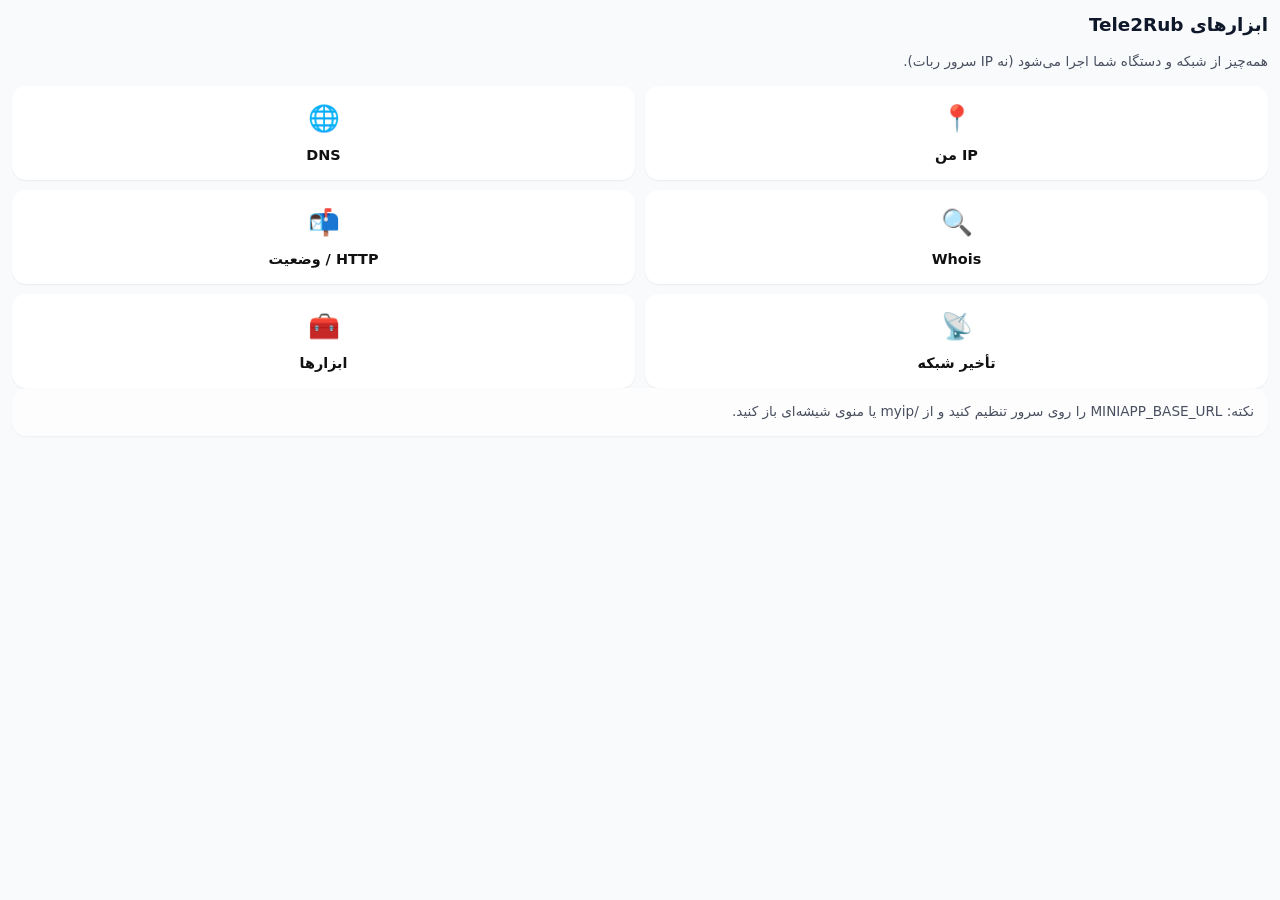
==== web/miniapp/index.html @ 9f8e7396 "بهبود اضافه و کردن ابزارهای جدید" ====
<!DOCTYPE html>
<html lang="fa" dir="rtl">
<head>
  <meta charset="utf-8" />
  <meta name="viewport" content="width=device-width, initial-scale=1, viewport-fit=cover" />
  <title>Tele2Rub Tools</title>
  <script src="https://telegram.org/js/telegram-web-app.js"></script>
  <link rel="stylesheet" href="common.css" />
</head>
<body>
  <header class="app-header">
    <h1 id="title">Tele2Rub</h1>
  </header>
  <p class="muted" id="subtitle"></p>
  <nav class="grid" id="nav"></nav>
  <div class="card muted" id="note"></div>
  <script src="common.js"></script>
  <script>
    T2R.initApp();
    const isEn = T2R.lang() === "en";
    document.getElementById("title").textContent = isEn ? "Tele2Rub Tools" : "ابزارهای Tele2Rub";
    document.getElementById("subtitle").textContent = T2R.t("home_sub");
    document.getElementById("note").textContent = isEn
      ? "Tip: set MINIAPP_BASE_URL on your server and open this hub from /myip or /imenu."
      : "نکته: MINIAPP_BASE_URL را روی سرور تنظیم کنید و از /myip یا منوی شیشه‌ای باز کنید.";

    const pages = [
      { href: "myip.html", icon: "📍", fa: "IP من", en: "My IP" },
      { href: "dns.html", icon: "🌐", fa: "DNS", en: "DNS lookup" },
      { href: "whois.html", icon: "🔍", fa: "Whois", en: "Whois" },
      { href: "headers.html", icon: "📬", fa: "HTTP / وضعیت", en: "HTTP / Status" },
      { href: "network.html", icon: "📡", fa: "تأخیر شبکه", en: "Latency" },
      { href: "utils.html", icon: "🧰", fa: "ابزارها", en: "Utilities" },
    ];
    const nav = document.getElementById("nav");
    pages.forEach((p) => {
      const a = document.createElement("a");
      a.className = "tile";
      a.href = p.href;
      a.innerHTML = '<span class="icon">' + p.icon + '</span><span class="label">' + (isEn ? p.en : p.fa) + "</span>";
      nav.appendChild(a);
    });
  </script>
</body>
</html>
---- web/miniapp/common.css ----
:root {
  --card-radius: 14px;
  --pad: 14px;
  --gap: 10px;
  font-family: system-ui, -apple-system, "Segoe UI", Roboto, sans-serif;
}

* { box-sizing: border-box; }

body {
  margin: 0;
  padding: 12px;
  padding-bottom: calc(12px + env(safe-area-inset-bottom, 0));
  background: var(--tg-theme-bg-color, #f8fafc);
  color: var(--tg-theme-text-color, #0f172a);
  line-height: 1.45;
}

body.rtl { direction: rtl; }
body.ltr { direction: ltr; }

.app-header {
  display: flex;
  align-items: center;
  gap: 10px;
  margin-bottom: 12px;
}

.app-header h1 {
  font-size: 1.15rem;
  margin: 0;
  flex: 1;
}

.back-link {
  font-size: 0.9rem;
  color: var(--tg-theme-link-color, #2481cc);
  text-decoration: none;
  white-space: nowrap;
}

.card {
  border-radius: var(--card-radius);
  padding: var(--pad);
  background: var(--tg-theme-secondary-bg-color, #fff);
  margin-bottom: var(--gap);
  box-shadow: 0 1px 2px rgba(15, 23, 42, 0.06);
}

.card h2 {
  font-size: 1rem;
  margin: 0 0 8px;
}

.muted { opacity: 0.75; font-size: 0.85rem; }

pre, .mono {
  font-family: ui-monospace, "Cascadia Code", Consolas, monospace;
  white-space: pre-wrap;
  word-break: break-word;
  font-size: 0.88rem;
  margin: 0;
}

input, textarea, select {
  width: 100%;
  padding: 10px 12px;
  border-radius: 10px;
  border: 1px solid rgba(100, 116, 139, 0.35);
  background: var(--tg-theme-bg-color, #fff);
  color: var(--tg-theme-text-color, #111);
  font-size: 1rem;
  margin-bottom: 8px;
}

textarea { min-height: 88px; resize: vertical; }

.btn {
  display: block;
  width: 100%;
  padding: 12px;
  border: 0;
  border-radius: 10px;
  font-size: 1rem;
  cursor: pointer;
  background: var(--tg-theme-button-color, #2481cc);
  color: var(--tg-theme-button-text-color, #fff);
  margin-top: 6px;
}

.btn.secondary {
  background: var(--tg-theme-secondary-bg-color, #e2e8f0);
  color: var(--tg-theme-text-color, #111);
}

.btn-row {
  display: flex;
  gap: 8px;
}

.btn-row .btn { flex: 1; }

.grid {
  display: grid;
  grid-template-columns: 1fr 1fr;
  gap: 10px;
}

.tile {
  display: block;
  padding: 14px 12px;
  border-radius: var(--card-radius);
  background: var(--tg-theme-secondary-bg-color, #fff);
  color: var(--tg-theme-text-color, #111);
  text-decoration: none;
  text-align: center;
  box-shadow: 0 1px 2px rgba(15, 23, 42, 0.06);
}

.tile .icon { font-size: 1.6rem; display: block; margin-bottom: 6px; }
.tile .label { font-size: 0.9rem; font-weight: 600; }

.status-ok { color: #15803d; }
.status-err { color: #b91c1c; }

.tabs {
  display: flex;
  gap: 6px;
  margin-bottom: 10px;
  flex-wrap: wrap;
}

.tab {
  flex: 1;
  min-width: 70px;
  padding: 8px;
  border-radius: 8px;
  border: 0;
  background: var(--tg-theme-secondary-bg-color, #e2e8f0);
  color: var(--tg-theme-text-color, #111);
  font-size: 0.85rem;
  cursor: pointer;
}

.tab.active {
  background: var(--tg-theme-button-color, #2481cc);
  color: var(--tg-theme-button-text-color, #fff);
}

.panel { display: none; }
.panel.active { display: block; }

.kv { margin: 4px 0; }
.kv b { display: inline-block; min-width: 5em; }
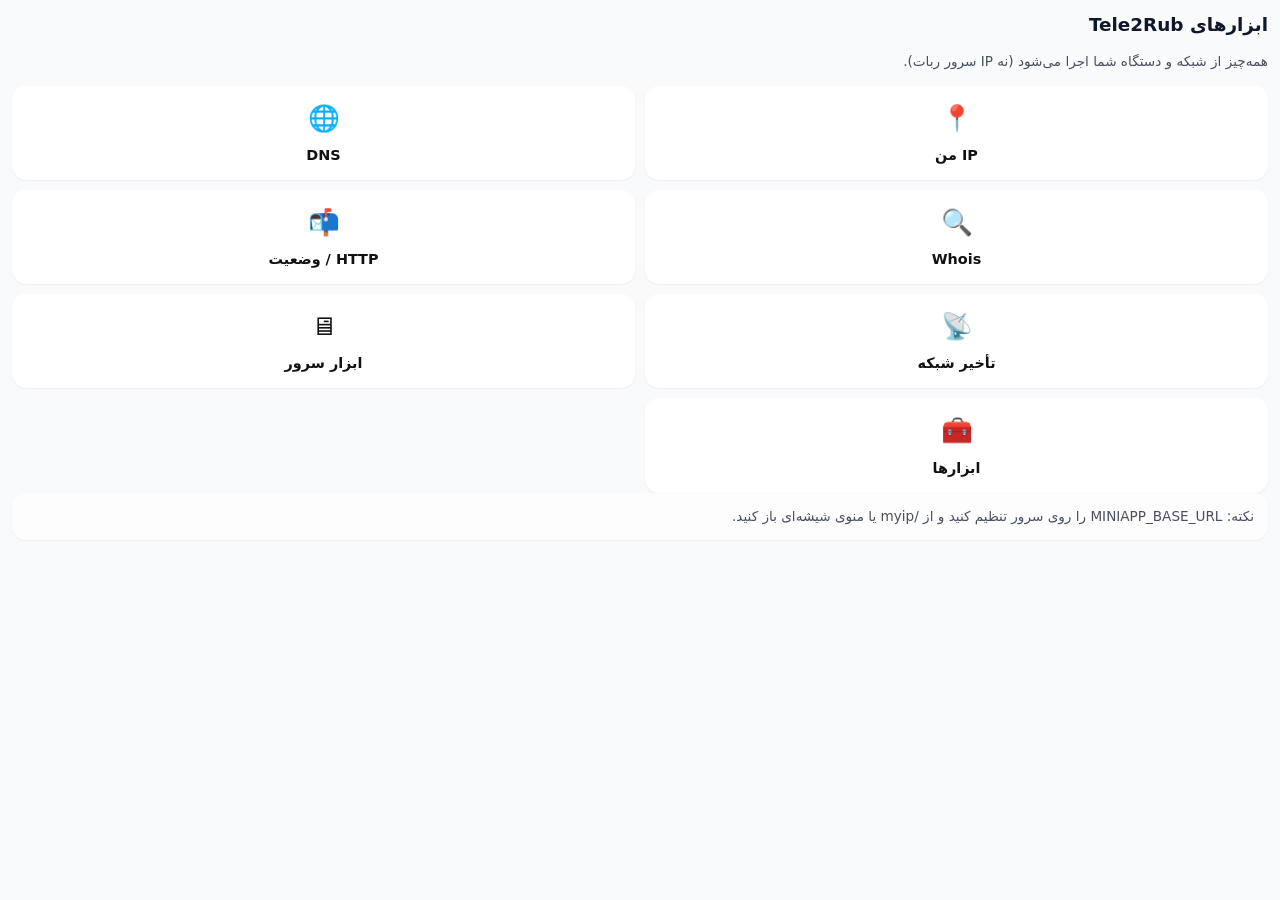
==== commit 88274fe6: "Stabilize wizards/billing and expand World & Feed Reader. Close payment/CF/SSH UX gaps, add timezone" ====
--- a/web/miniapp/index.html
+++ b/web/miniapp/index.html
@@ -30,6 +30,7 @@
       { href: "whois.html", icon: "🔍", fa: "Whois", en: "Whois" },
       { href: "headers.html", icon: "📬", fa: "HTTP / وضعیت", en: "HTTP / Status" },
       { href: "network.html", icon: "📡", fa: "تأخیر شبکه", en: "Latency" },
+      { href: "servertools.html", icon: "🖥", fa: "ابزار سرور", en: "Server tools" },
       { href: "utils.html", icon: "🧰", fa: "ابزارها", en: "Utilities" },
     ];
     const nav = document.getElementById("nav");
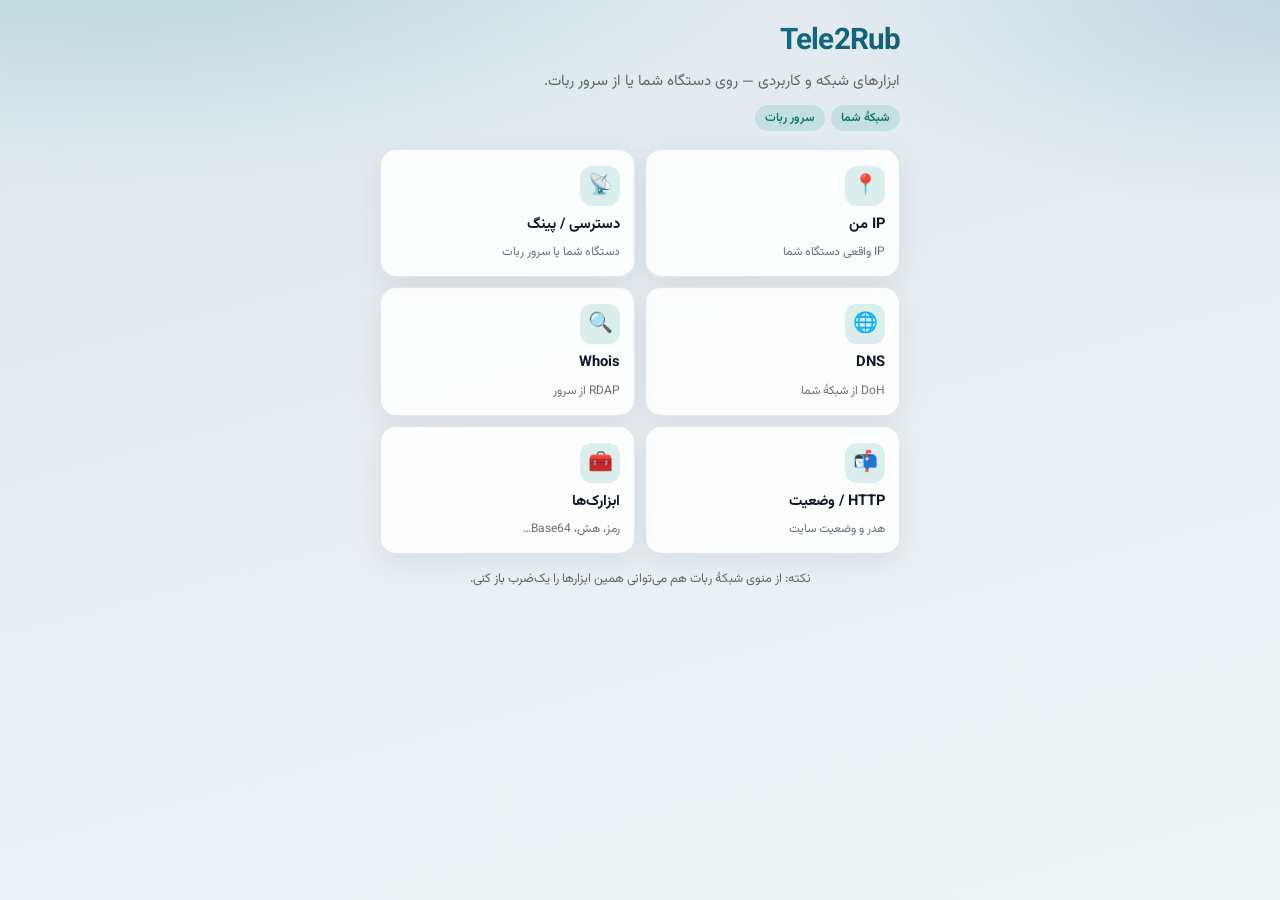
==== commit 58e4865b: "Redesign Mini App UI and expand network tools. Add slate-teal design system, reachability (device vs" ====
--- a/web/miniapp/index.html
+++ b/web/miniapp/index.html
@@ -3,42 +3,98 @@
 <head>
   <meta charset="utf-8" />
   <meta name="viewport" content="width=device-width, initial-scale=1, viewport-fit=cover" />
-  <title>Tele2Rub Tools</title>
+  <title>Tele2Rub</title>
   <script src="https://telegram.org/js/telegram-web-app.js"></script>
   <link rel="stylesheet" href="common.css" />
 </head>
 <body>
-  <header class="app-header">
-    <h1 id="title">Tele2Rub</h1>
-  </header>
-  <p class="muted" id="subtitle"></p>
-  <nav class="grid" id="nav"></nav>
-  <div class="card muted" id="note"></div>
+  <div id="app" class="app-shell">
+    <section class="hero">
+      <h1 class="hero-brand" id="brand">Tele2Rub</h1>
+      <p class="hero-sub" id="subtitle"></p>
+      <div class="chip-row">
+        <span class="chip" id="chip-device"></span>
+        <span class="chip" id="chip-server"></span>
+      </div>
+    </section>
+    <nav class="grid" id="nav"></nav>
+    <p class="footnote" id="note"></p>
+  </div>
   <script src="common.js"></script>
   <script>
     T2R.initApp();
-    const isEn = T2R.lang() === "en";
-    document.getElementById("title").textContent = isEn ? "Tele2Rub Tools" : "ابزارهای Tele2Rub";
+    const en = T2R.lang() === "en";
+    document.getElementById("brand").textContent = "Tele2Rub";
     document.getElementById("subtitle").textContent = T2R.t("home_sub");
-    document.getElementById("note").textContent = isEn
-      ? "Tip: set MINIAPP_BASE_URL on your server and open this hub from /myip or /imenu."
-      : "نکته: MINIAPP_BASE_URL را روی سرور تنظیم کنید و از /myip یا منوی شیشه‌ای باز کنید.";
+    document.getElementById("chip-device").textContent = en ? "Your network" : "شبکهٔ شما";
+    document.getElementById("chip-server").textContent = en ? "Bot server" : "سرور ربات";
+    document.getElementById("note").textContent = en
+      ? "Tip: open tools from the Network menu in the bot for one-tap access."
+      : "نکته: از منوی شبکهٔ ربات هم می‌توانی همین ابزارها را یک‌ضرب باز کنی.";
 
     const pages = [
-      { href: "myip.html", icon: "📍", fa: "IP من", en: "My IP" },
-      { href: "dns.html", icon: "🌐", fa: "DNS", en: "DNS lookup" },
-      { href: "whois.html", icon: "🔍", fa: "Whois", en: "Whois" },
-      { href: "headers.html", icon: "📬", fa: "HTTP / وضعیت", en: "HTTP / Status" },
-      { href: "network.html", icon: "📡", fa: "تأخیر شبکه", en: "Latency" },
-      { href: "servertools.html", icon: "🖥", fa: "ابزار سرور", en: "Server tools" },
-      { href: "utils.html", icon: "🧰", fa: "ابزارها", en: "Utilities" },
+      {
+        href: "myip.html",
+        icon: "📍",
+        fa: "IP من",
+        en: "My IP",
+        dfa: "IP واقعی دستگاه شما",
+        den: "Your real public IP",
+      },
+      {
+        href: "reach.html",
+        icon: "📡",
+        fa: "دسترسی / پینگ",
+        en: "Reach / Ping",
+        dfa: "دستگاه شما یا سرور ربات",
+        den: "Your device or bot server",
+      },
+      {
+        href: "dns.html",
+        icon: "🌐",
+        fa: "DNS",
+        en: "DNS",
+        dfa: "DoH از شبکهٔ شما",
+        den: "DoH from your network",
+      },
+      {
+        href: "whois.html",
+        icon: "🔍",
+        fa: "Whois",
+        en: "Whois",
+        dfa: "RDAP از سرور",
+        den: "RDAP via server",
+      },
+      {
+        href: "headers.html",
+        icon: "📬",
+        fa: "HTTP / وضعیت",
+        en: "HTTP / Status",
+        dfa: "هدر و وضعیت سایت",
+        den: "Headers & site status",
+      },
+      {
+        href: "utils.html",
+        icon: "🧰",
+        fa: "ابزارک‌ها",
+        en: "Utilities",
+        dfa: "رمز، هش، Base64…",
+        den: "Password, hash, Base64…",
+      },
     ];
     const nav = document.getElementById("nav");
     pages.forEach((p) => {
       const a = document.createElement("a");
       a.className = "tile";
       a.href = p.href;
-      a.innerHTML = '<span class="icon">' + p.icon + '</span><span class="label">' + (isEn ? p.en : p.fa) + "</span>";
+      a.innerHTML =
+        '<span class="icon">' +
+        p.icon +
+        '</span><span class="label">' +
+        (en ? p.en : p.fa) +
+        '</span><span class="desc">' +
+        (en ? p.den : p.dfa) +
+        "</span>";
       nav.appendChild(a);
     });
   </script>
--- a/web/miniapp/common.css
+++ b/web/miniapp/common.css
@@ -1,104 +1,252 @@
+/* Tele2Rub Mini App — slate-teal design system */
+@import url("https://fonts.googleapis.com/css2?family=DM+Sans:ital,opsz,wght@0,9..40,400;0,9..40,600;0,9..40,700;1,9..40,400&family=Vazirmatn:wght@400;600;700&display=swap");
+
 :root {
-  --card-radius: 14px;
+  --brand: #0d9488;
+  --brand-deep: #0f766e;
+  --brand-soft: rgba(13, 148, 136, 0.14);
+  --ink: var(--tg-theme-text-color, #0f172a);
+  --muted: color-mix(in srgb, var(--ink) 62%, transparent);
+  --surface: var(--tg-theme-secondary-bg-color, rgba(255, 255, 255, 0.88));
+  --bg0: var(--tg-theme-bg-color, #e8eef2);
+  --line: rgba(15, 23, 42, 0.1);
+  --ok: #059669;
+  --err: #dc2626;
+  --warn: #d97706;
+  --radius: 16px;
   --pad: 14px;
-  --gap: 10px;
-  font-family: system-ui, -apple-system, "Segoe UI", Roboto, sans-serif;
+  --gap: 12px;
+  --shadow: 0 8px 28px rgba(15, 23, 42, 0.08);
+  --font: "Vazirmatn", "DM Sans", system-ui, sans-serif;
+  --mono: ui-monospace, "Cascadia Code", Consolas, monospace;
 }
 
 * { box-sizing: border-box; }
+
+html { min-height: 100%; }
 
 body {
   margin: 0;
-  padding: 12px;
-  padding-bottom: calc(12px + env(safe-area-inset-bottom, 0));
-  background: var(--tg-theme-bg-color, #f8fafc);
-  color: var(--tg-theme-text-color, #0f172a);
-  line-height: 1.45;
-}
-
-body.rtl { direction: rtl; }
-body.ltr { direction: ltr; }
+  min-height: 100%;
+  padding: 16px;
+  padding-bottom: calc(20px + env(safe-area-inset-bottom, 0));
+  font-family: var(--font);
+  color: var(--ink);
+  line-height: 1.5;
+  background:
+    radial-gradient(1200px 500px at 10% -10%, rgba(13, 148, 136, 0.22), transparent 55%),
+    radial-gradient(900px 420px at 100% 0%, rgba(14, 116, 144, 0.16), transparent 50%),
+    linear-gradient(165deg, #dfe8ee 0%, var(--bg0) 45%, #eef4f6 100%);
+  background-attachment: fixed;
+}
+
+body.rtl { direction: rtl; font-family: "Vazirmatn", "DM Sans", system-ui, sans-serif; }
+body.ltr { direction: ltr; font-family: "DM Sans", "Vazirmatn", system-ui, sans-serif; }
+
+/* Prefer Telegram dark when theme bg is dark */
+body.tg-dark {
+  background:
+    radial-gradient(1000px 480px at 0% 0%, rgba(13, 148, 136, 0.18), transparent 50%),
+    radial-gradient(800px 400px at 100% 10%, rgba(56, 189, 248, 0.1), transparent 45%),
+    linear-gradient(165deg, #0b1220 0%, var(--bg0) 50%, #111827 100%);
+  --line: rgba(255, 255, 255, 0.1);
+  --shadow: 0 10px 32px rgba(0, 0, 0, 0.35);
+}
+
+.app-shell { max-width: 520px; margin: 0 auto; }
 
 .app-header {
   display: flex;
   align-items: center;
   gap: 10px;
-  margin-bottom: 12px;
+  margin-bottom: 14px;
 }
 
 .app-header h1 {
-  font-size: 1.15rem;
+  font-size: 1.2rem;
+  font-weight: 700;
   margin: 0;
   flex: 1;
+  letter-spacing: -0.02em;
 }
 
 .back-link {
   font-size: 0.9rem;
-  color: var(--tg-theme-link-color, #2481cc);
+  font-weight: 600;
+  color: var(--brand-deep);
   text-decoration: none;
   white-space: nowrap;
+  padding: 6px 10px;
+  border-radius: 999px;
+  background: var(--brand-soft);
+}
+
+.hero {
+  margin: 4px 0 18px;
+  animation: rise 0.45s ease both;
+}
+
+.hero-brand {
+  font-size: 1.85rem;
+  font-weight: 700;
+  letter-spacing: -0.03em;
+  margin: 0 0 6px;
+  background: linear-gradient(120deg, var(--brand-deep), #0e7490 55%, #155e75);
+  -webkit-background-clip: text;
+  background-clip: text;
+  color: transparent;
+}
+
+body.tg-dark .hero-brand {
+  background: linear-gradient(120deg, #5eead4, #38bdf8);
+  -webkit-background-clip: text;
+  background-clip: text;
+}
+
+.hero-sub {
+  margin: 0;
+  color: var(--muted);
+  font-size: 0.95rem;
+  max-width: 28em;
+}
+
+.chip-row {
+  display: flex;
+  flex-wrap: wrap;
+  gap: 6px;
+  margin-top: 12px;
+}
+
+.chip {
+  font-size: 0.75rem;
+  font-weight: 600;
+  padding: 4px 10px;
+  border-radius: 999px;
+  background: var(--brand-soft);
+  color: var(--brand-deep);
 }
 
 .card {
-  border-radius: var(--card-radius);
+  border-radius: var(--radius);
   padding: var(--pad);
-  background: var(--tg-theme-secondary-bg-color, #fff);
+  background: var(--surface);
   margin-bottom: var(--gap);
-  box-shadow: 0 1px 2px rgba(15, 23, 42, 0.06);
+  border: 1px solid var(--line);
+  box-shadow: var(--shadow);
+  backdrop-filter: blur(10px);
+  animation: rise 0.4s ease both;
 }
 
 .card h2 {
-  font-size: 1rem;
-  margin: 0 0 8px;
-}
-
-.muted { opacity: 0.75; font-size: 0.85rem; }
-
-pre, .mono {
-  font-family: ui-monospace, "Cascadia Code", Consolas, monospace;
+  font-size: 0.98rem;
+  font-weight: 700;
+  margin: 0 0 10px;
+}
+
+.muted { color: var(--muted); font-size: 0.85rem; }
+
+.badge {
+  display: inline-flex;
+  align-items: center;
+  gap: 6px;
+  font-size: 0.78rem;
+  font-weight: 600;
+  padding: 4px 10px;
+  border-radius: 999px;
+  margin-bottom: 10px;
+}
+
+.badge.device { background: rgba(14, 165, 233, 0.15); color: #0369a1; }
+.badge.server { background: rgba(245, 158, 11, 0.16); color: #b45309; }
+body.tg-dark .badge.device { color: #7dd3fc; }
+body.tg-dark .badge.server { color: #fbbf24; }
+
+pre, .mono, .result-body {
+  font-family: var(--mono);
   white-space: pre-wrap;
   word-break: break-word;
-  font-size: 0.88rem;
+  font-size: 0.86rem;
   margin: 0;
+}
+
+.result {
+  margin-top: 10px;
+  border-radius: 12px;
+  padding: 12px;
+  background: color-mix(in srgb, var(--bg0) 70%, transparent);
+  border: 1px solid var(--line);
+  min-height: 2.5em;
+}
+
+.result.loading { animation: pulse 1.1s ease-in-out infinite; }
+.result.error { border-color: color-mix(in srgb, var(--err) 40%, var(--line)); color: var(--err); }
+.result.ok { border-color: color-mix(in srgb, var(--ok) 35%, var(--line)); }
+
+label.field {
+  display: block;
+  font-size: 0.82rem;
+  font-weight: 600;
+  margin-bottom: 6px;
+  color: var(--muted);
 }
 
 input, textarea, select {
   width: 100%;
-  padding: 10px 12px;
-  border-radius: 10px;
-  border: 1px solid rgba(100, 116, 139, 0.35);
-  background: var(--tg-theme-bg-color, #fff);
-  color: var(--tg-theme-text-color, #111);
+  padding: 11px 12px;
+  border-radius: 12px;
+  border: 1px solid var(--line);
+  background: color-mix(in srgb, var(--bg0) 55%, #fff);
+  color: var(--ink);
   font-size: 1rem;
+  font-family: inherit;
   margin-bottom: 8px;
 }
 
+body.tg-dark input,
+body.tg-dark textarea,
+body.tg-dark select {
+  background: rgba(15, 23, 42, 0.55);
+}
+
 textarea { min-height: 88px; resize: vertical; }
+
+input:focus, textarea:focus, select:focus {
+  outline: 2px solid color-mix(in srgb, var(--brand) 55%, transparent);
+  border-color: var(--brand);
+}
 
 .btn {
   display: block;
   width: 100%;
-  padding: 12px;
+  padding: 12px 14px;
   border: 0;
-  border-radius: 10px;
-  font-size: 1rem;
+  border-radius: 12px;
+  font-size: 0.98rem;
+  font-weight: 700;
+  font-family: inherit;
   cursor: pointer;
-  background: var(--tg-theme-button-color, #2481cc);
-  color: var(--tg-theme-button-text-color, #fff);
+  background: linear-gradient(135deg, var(--brand), var(--brand-deep));
+  color: #fff;
   margin-top: 6px;
-}
+  transition: transform 0.15s ease, filter 0.15s ease;
+}
+
+.btn:active { transform: scale(0.98); }
+.btn:disabled { opacity: 0.55; cursor: wait; }
 
 .btn.secondary {
-  background: var(--tg-theme-secondary-bg-color, #e2e8f0);
-  color: var(--tg-theme-text-color, #111);
+  background: color-mix(in srgb, var(--surface) 80%, var(--brand-soft));
+  color: var(--ink);
+  border: 1px solid var(--line);
 }
 
 .btn-row {
   display: flex;
   gap: 8px;
-}
-
-.btn-row .btn { flex: 1; }
+  flex-wrap: wrap;
+}
+
+.btn-row .btn { flex: 1; min-width: 72px; }
 
 .grid {
   display: grid;
@@ -107,21 +255,77 @@
 }
 
 .tile {
-  display: block;
-  padding: 14px 12px;
-  border-radius: var(--card-radius);
-  background: var(--tg-theme-secondary-bg-color, #fff);
-  color: var(--tg-theme-text-color, #111);
+  display: flex;
+  flex-direction: column;
+  align-items: flex-start;
+  gap: 8px;
+  padding: 16px 14px;
+  border-radius: var(--radius);
+  background: var(--surface);
+  color: var(--ink);
   text-decoration: none;
-  text-align: center;
-  box-shadow: 0 1px 2px rgba(15, 23, 42, 0.06);
-}
-
-.tile .icon { font-size: 1.6rem; display: block; margin-bottom: 6px; }
-.tile .label { font-size: 0.9rem; font-weight: 600; }
-
-.status-ok { color: #15803d; }
-.status-err { color: #b91c1c; }
+  border: 1px solid var(--line);
+  box-shadow: var(--shadow);
+  transition: transform 0.18s ease, border-color 0.18s ease;
+  animation: rise 0.45s ease both;
+}
+
+.tile:nth-child(1) { animation-delay: 0.02s; }
+.tile:nth-child(2) { animation-delay: 0.05s; }
+.tile:nth-child(3) { animation-delay: 0.08s; }
+.tile:nth-child(4) { animation-delay: 0.11s; }
+.tile:nth-child(5) { animation-delay: 0.14s; }
+.tile:nth-child(6) { animation-delay: 0.17s; }
+.tile:nth-child(7) { animation-delay: 0.2s; }
+.tile:nth-child(8) { animation-delay: 0.23s; }
+
+.tile:active { transform: scale(0.98); }
+.tile:hover { border-color: color-mix(in srgb, var(--brand) 45%, var(--line)); }
+
+.tile .icon {
+  width: 40px;
+  height: 40px;
+  border-radius: 12px;
+  display: grid;
+  place-items: center;
+  font-size: 1.25rem;
+  background: var(--brand-soft);
+}
+
+.tile .label { font-size: 0.92rem; font-weight: 700; }
+.tile .desc { font-size: 0.75rem; color: var(--muted); line-height: 1.35; }
+
+.status-ok { color: var(--ok); }
+.status-err { color: var(--err); }
+
+.segmented {
+  display: flex;
+  gap: 4px;
+  padding: 4px;
+  border-radius: 14px;
+  background: color-mix(in srgb, var(--bg0) 70%, transparent);
+  border: 1px solid var(--line);
+  margin-bottom: 12px;
+}
+
+.segmented button {
+  flex: 1;
+  border: 0;
+  background: transparent;
+  color: var(--muted);
+  font-family: inherit;
+  font-weight: 700;
+  font-size: 0.82rem;
+  padding: 10px 8px;
+  border-radius: 11px;
+  cursor: pointer;
+}
+
+.segmented button.active {
+  background: linear-gradient(135deg, var(--brand), var(--brand-deep));
+  color: #fff;
+  box-shadow: 0 4px 14px rgba(13, 148, 136, 0.28);
+}
 
 .tabs {
   display: flex;
@@ -132,23 +336,90 @@
 
 .tab {
   flex: 1;
-  min-width: 70px;
-  padding: 8px;
-  border-radius: 8px;
-  border: 0;
-  background: var(--tg-theme-secondary-bg-color, #e2e8f0);
-  color: var(--tg-theme-text-color, #111);
-  font-size: 0.85rem;
+  min-width: 64px;
+  padding: 9px 8px;
+  border-radius: 11px;
+  border: 1px solid var(--line);
+  background: var(--surface);
+  color: var(--ink);
+  font-size: 0.82rem;
+  font-weight: 600;
+  font-family: inherit;
   cursor: pointer;
+  transition: background 0.15s ease, color 0.15s ease;
 }
 
 .tab.active {
-  background: var(--tg-theme-button-color, #2481cc);
-  color: var(--tg-theme-button-text-color, #fff);
+  background: linear-gradient(135deg, var(--brand), var(--brand-deep));
+  color: #fff;
+  border-color: transparent;
 }
 
 .panel { display: none; }
 .panel.active { display: block; }
 
-.kv { margin: 4px 0; }
-.kv b { display: inline-block; min-width: 5em; }
+.kv {
+  display: flex;
+  justify-content: space-between;
+  gap: 12px;
+  padding: 8px 0;
+  border-bottom: 1px solid var(--line);
+  font-size: 0.9rem;
+}
+.kv:last-child { border-bottom: 0; }
+.kv .k { color: var(--muted); font-weight: 600; }
+.kv .v { font-weight: 700; text-align: end; word-break: break-word; }
+
+.ip-hero {
+  font-size: 1.45rem;
+  font-weight: 700;
+  letter-spacing: -0.02em;
+  font-family: var(--mono);
+  margin: 4px 0 10px;
+}
+
+.compare-grid {
+  display: grid;
+  grid-template-columns: 1fr 1fr;
+  gap: 8px;
+  margin-top: 10px;
+}
+
+.compare-col {
+  border-radius: 12px;
+  padding: 10px;
+  border: 1px solid var(--line);
+  background: color-mix(in srgb, var(--bg0) 65%, transparent);
+  font-size: 0.8rem;
+}
+
+.compare-col h3 {
+  margin: 0 0 8px;
+  font-size: 0.78rem;
+  font-weight: 700;
+  text-transform: uppercase;
+  letter-spacing: 0.04em;
+  color: var(--muted);
+}
+
+.footnote {
+  margin-top: 16px;
+  font-size: 0.8rem;
+  color: var(--muted);
+  text-align: center;
+}
+
+@keyframes rise {
+  from { opacity: 0; transform: translateY(8px); }
+  to { opacity: 1; transform: none; }
+}
+
+@keyframes pulse {
+  0%, 100% { opacity: 1; }
+  50% { opacity: 0.55; }
+}
+
+@media (max-width: 360px) {
+  .grid { grid-template-columns: 1fr; }
+  .compare-grid { grid-template-columns: 1fr; }
+}
